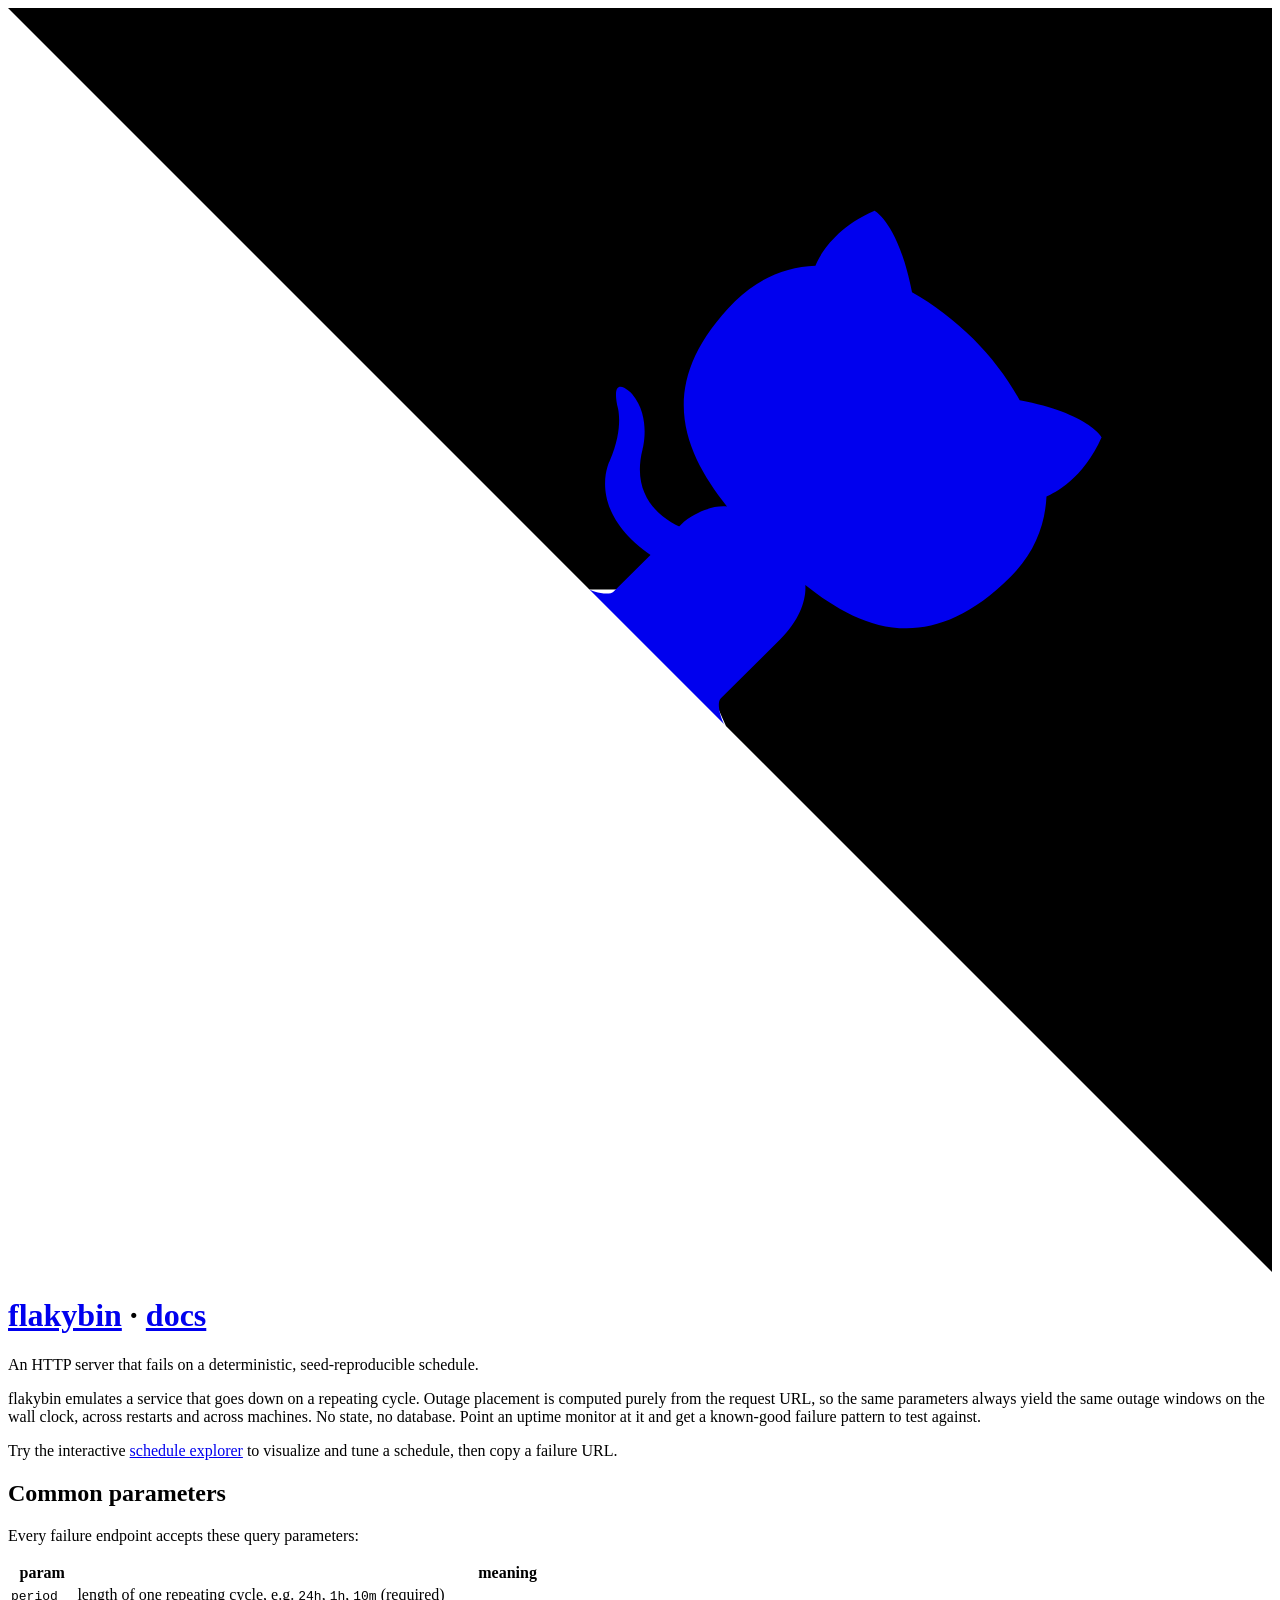
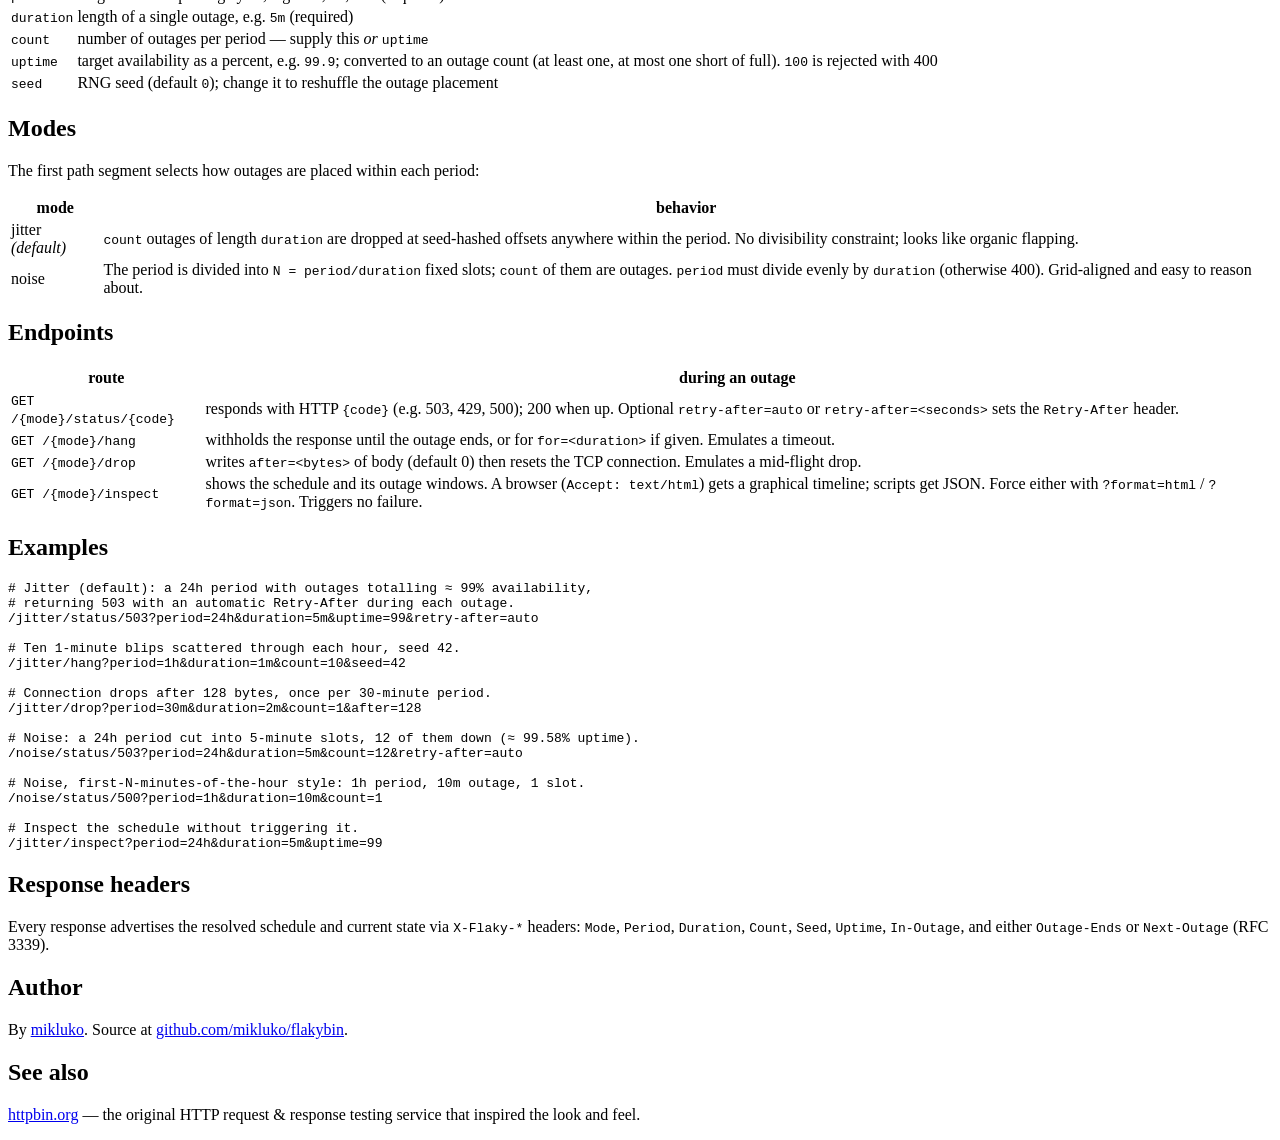
==== static/index.html @ fff9435f "flakybin: deterministic intermittently-failing HTTP server An HTTP server that fails on a reproducib" ====
<!DOCTYPE html>
<html lang="en">
<head>
<meta charset="utf-8">
<meta name="viewport" content="width=device-width, initial-scale=1">
<title>flakybin — intermittently failing HTTP server</title>
<link rel="stylesheet" href="/style.css">
</head>
<body>
<a href="https://github.com/mikluko/flakybin" class="github-corner" aria-label="View source on GitHub"><svg viewBox="0 0 250 250" aria-hidden="true"><path d="M0,0 L115,115 L130,115 L142,142 L250,250 L250,0 Z"></path><path d="M128.3,109.0 C113.8,99.7 119.0,89.6 119.0,89.6 C122.0,82.7 120.5,78.6 120.5,78.6 C119.2,72.0 123.4,76.3 123.4,76.3 C127.3,80.9 125.5,87.3 125.5,87.3 C122.9,97.6 130.6,101.9 134.4,103.2" fill="currentColor" style="transform-origin:130px 106px" class="octo-arm"></path><path d="M115.0,115.0 C114.9,115.1 118.7,116.5 119.8,115.4 L133.7,101.6 C136.9,99.2 139.9,98.4 142.2,98.6 C133.8,88.0 127.5,74.4 143.8,58.0 C148.5,53.4 154.0,51.2 159.7,51.0 C160.3,49.4 163.2,43.6 171.4,40.1 C171.4,40.1 176.1,42.5 178.8,56.2 C183.1,58.6 187.2,61.8 190.9,65.4 C194.5,69.0 197.7,73.2 200.1,77.6 C213.8,80.2 216.3,84.9 216.3,84.9 C212.7,93.1 206.9,96.0 205.4,96.6 C205.1,102.4 203.0,107.8 198.3,112.5 C181.9,128.9 168.3,122.5 157.7,114.1 C157.9,116.9 156.7,120.9 152.7,124.9 L141.0,136.5 C139.8,137.7 141.6,141.9 141.8,141.8 Z" fill="currentColor" class="octo-body"></path></svg></a>

<h1><a href="/">flakybin</a><span class="subnav"> · <a href="/docs">docs</a></span></h1>
<p class="lead">An HTTP server that fails on a deterministic, seed-reproducible schedule.</p>

<p>
flakybin emulates a service that goes down on a repeating cycle. Outage placement is
computed purely from the request URL, so the same parameters always yield the same
outage windows on the wall clock, across restarts and across machines. No state, no
database. Point an uptime monitor at it and get a known-good failure pattern to test against.
</p>
<p>Try the interactive <a href="/">schedule explorer</a> to visualize and tune a schedule, then copy a failure URL.</p>

<h2>Common parameters</h2>
<p>Every failure endpoint accepts these query parameters:</p>
<table>
  <tr><th>param</th><th>meaning</th></tr>
  <tr><td><code>period</code></td><td>length of one repeating cycle, e.g. <code>24h</code>, <code>1h</code>, <code>10m</code> (required)</td></tr>
  <tr><td><code>duration</code></td><td>length of a single outage, e.g. <code>5m</code> (required)</td></tr>
  <tr><td><code>count</code></td><td>number of outages per period — supply this <em>or</em> <code>uptime</code></td></tr>
  <tr><td><code>uptime</code></td><td>target availability as a percent, e.g. <code>99.9</code>; converted to an outage count (at least one, at most one short of full). <code>100</code> is rejected with 400</td></tr>
  <tr><td><code>seed</code></td><td>RNG seed (default <code>0</code>); change it to reshuffle the outage placement</td></tr>
</table>

<h2>Modes</h2>
<p>The first path segment selects how outages are placed within each period:</p>
<table>
  <tr><th>mode</th><th>behavior</th></tr>
  <tr><td><span class="pill">jitter</span> <em>(default)</em></td><td><code>count</code> outages of length <code>duration</code> are dropped at seed-hashed offsets anywhere within the period. No divisibility constraint; looks like organic flapping.</td></tr>
  <tr><td><span class="pill">noise</span></td><td>The period is divided into <code>N = period/duration</code> fixed slots; <code>count</code> of them are outages. <code>period</code> must divide evenly by <code>duration</code> (otherwise 400). Grid-aligned and easy to reason about.</td></tr>
</table>

<h2>Endpoints</h2>
<table>
  <tr><th>route</th><th>during an outage</th></tr>
  <tr><td><code>GET /{mode}/status/{code}</code></td><td>responds with HTTP <code>{code}</code> (e.g. 503, 429, 500); 200 when up. Optional <code>retry-after=auto</code> or <code>retry-after=&lt;seconds&gt;</code> sets the <code>Retry-After</code> header.</td></tr>
  <tr><td><code>GET /{mode}/hang</code></td><td>withholds the response until the outage ends, or for <code>for=&lt;duration&gt;</code> if given. Emulates a timeout.</td></tr>
  <tr><td><code>GET /{mode}/drop</code></td><td>writes <code>after=&lt;bytes&gt;</code> of body (default 0) then resets the TCP connection. Emulates a mid-flight drop.</td></tr>
  <tr><td><code>GET /{mode}/inspect</code></td><td>shows the schedule and its outage windows. A browser (<code>Accept: text/html</code>) gets a graphical timeline; scripts get JSON. Force either with <code>?format=html</code> / <code>?format=json</code>. Triggers no failure.</td></tr>
</table>

<h2>Examples</h2>
<pre>
# Jitter (default): a 24h period with outages totalling ≈ 99% availability,
# returning 503 with an automatic Retry-After during each outage.
/jitter/status/503?period=24h&amp;duration=5m&amp;uptime=99&amp;retry-after=auto

# Ten 1-minute blips scattered through each hour, seed 42.
/jitter/hang?period=1h&amp;duration=1m&amp;count=10&amp;seed=42

# Connection drops after 128 bytes, once per 30-minute period.
/jitter/drop?period=30m&amp;duration=2m&amp;count=1&amp;after=128

# Noise: a 24h period cut into 5-minute slots, 12 of them down (≈ 99.58% uptime).
/noise/status/503?period=24h&amp;duration=5m&amp;count=12&amp;retry-after=auto

# Noise, first-N-minutes-of-the-hour style: 1h period, 10m outage, 1 slot.
/noise/status/500?period=1h&amp;duration=10m&amp;count=1

# Inspect the schedule without triggering it.
/jitter/inspect?period=24h&amp;duration=5m&amp;uptime=99
</pre>

<h2>Response headers</h2>
<p>Every response advertises the resolved schedule and current state via
<code>X-Flaky-*</code> headers: <code>Mode</code>, <code>Period</code>, <code>Duration</code>,
<code>Count</code>, <code>Seed</code>, <code>Uptime</code>, <code>In-Outage</code>, and either
<code>Outage-Ends</code> or <code>Next-Outage</code> (RFC 3339).</p>

<h2>Author</h2>
<p>By <a href="https://github.com/mikluko">mikluko</a>. Source at
<a href="https://github.com/mikluko/flakybin">github.com/mikluko/flakybin</a>.</p>

<h2>See also</h2>
<p><a href="https://httpbin.org">httpbin.org</a> — the original HTTP request &amp; response
testing service that inspired the look and feel.</p>

</body>
</html>
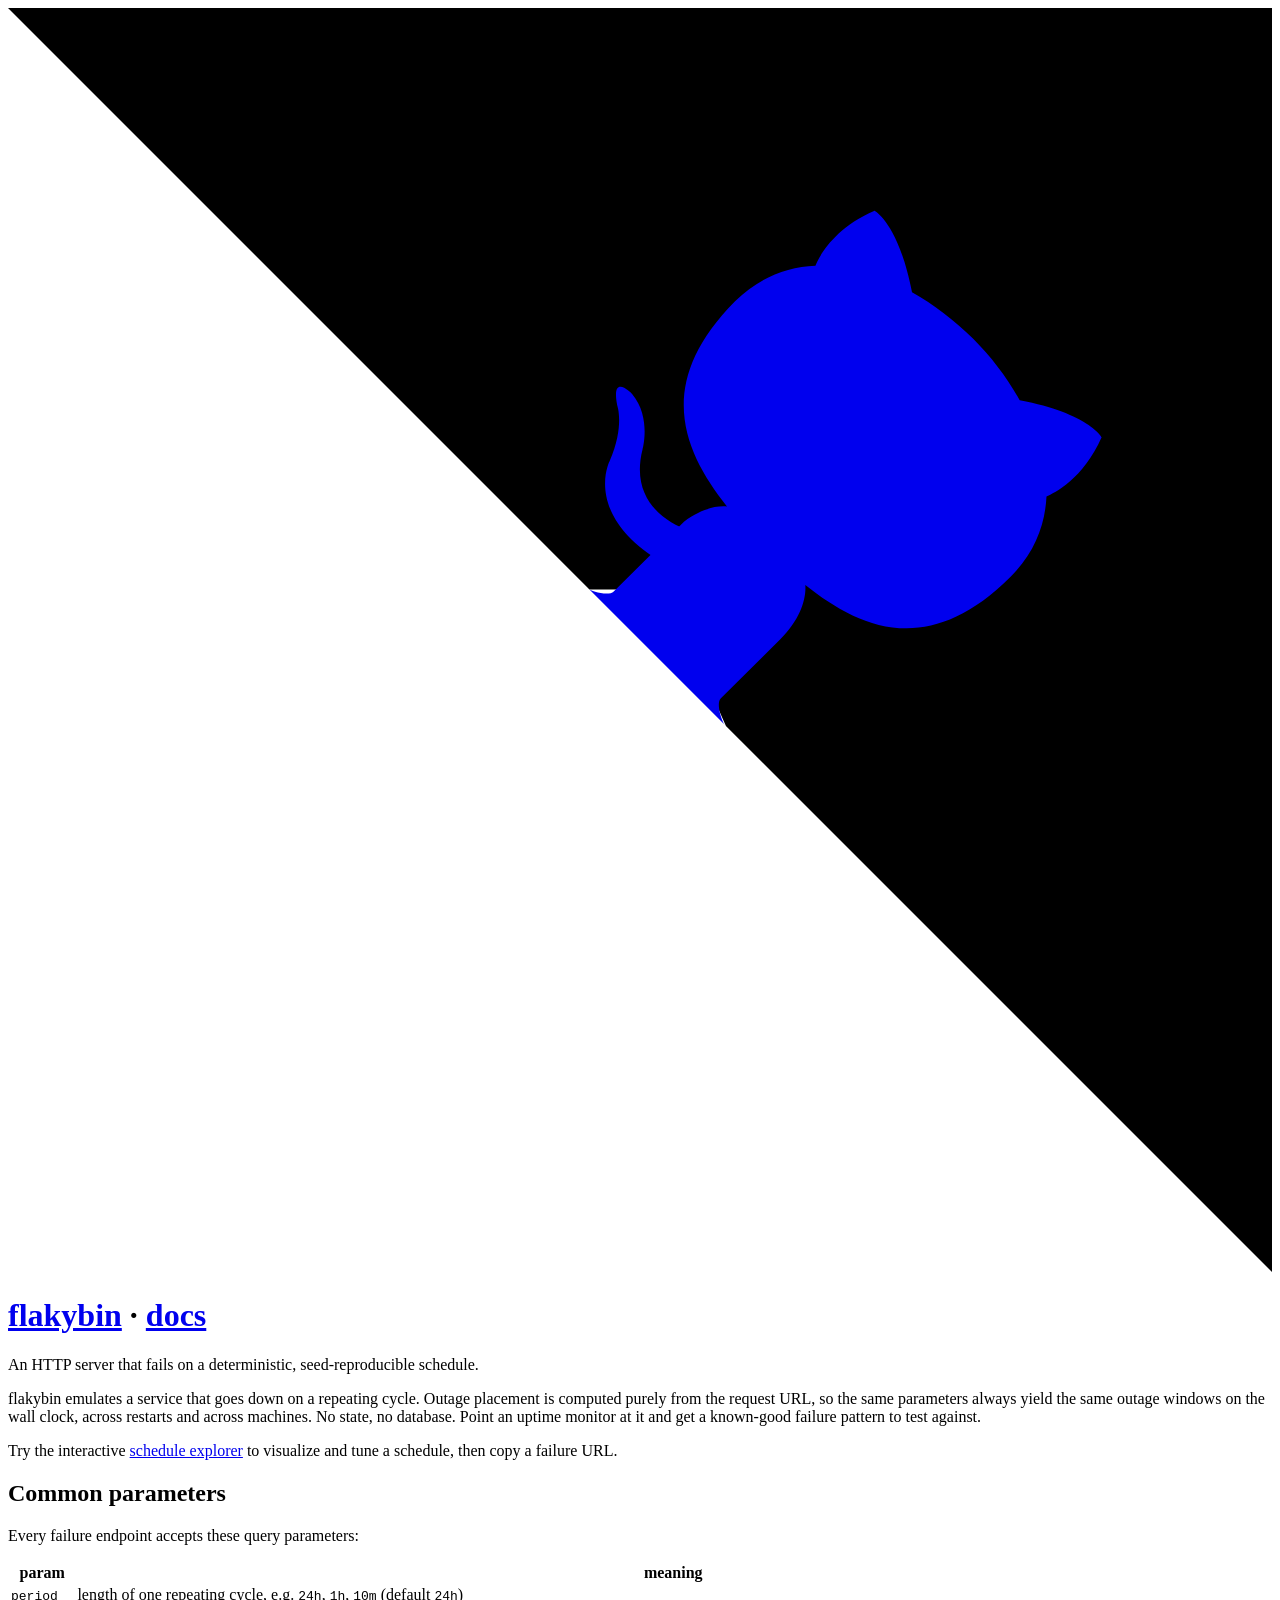
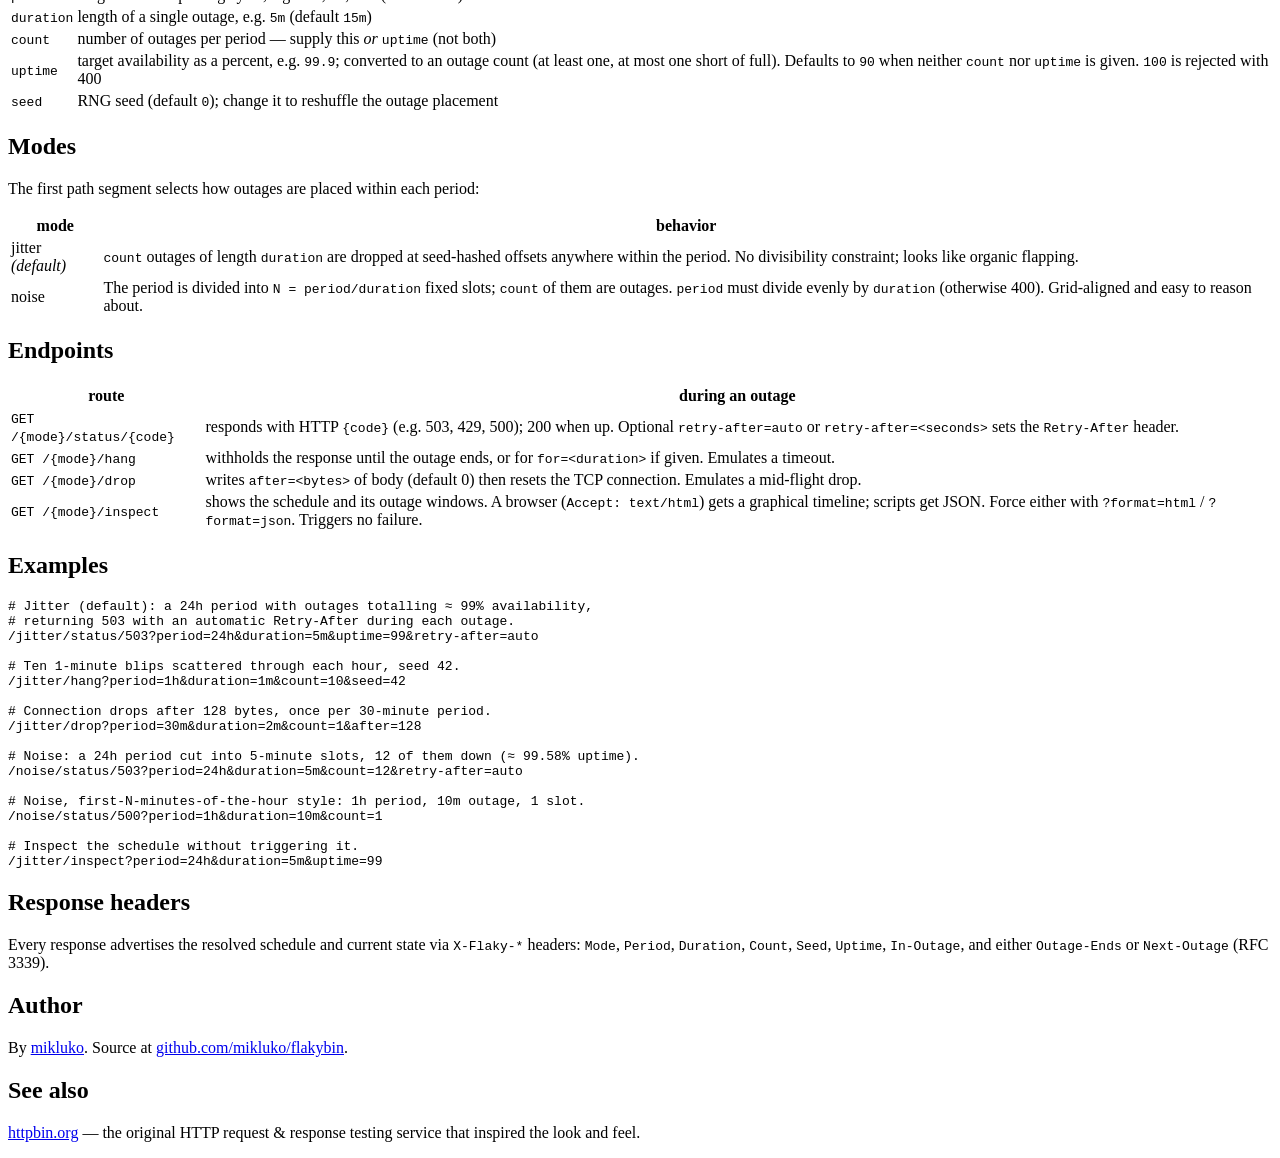
==== commit 3d00bb52: "feat: default schedule params for bare endpoint URLs Make the failure endpoints forgiving: when omit" ====
--- a/static/index.html
+++ b/static/index.html
@@ -24,10 +24,10 @@
 <p>Every failure endpoint accepts these query parameters:</p>
 <table>
   <tr><th>param</th><th>meaning</th></tr>
-  <tr><td><code>period</code></td><td>length of one repeating cycle, e.g. <code>24h</code>, <code>1h</code>, <code>10m</code> (required)</td></tr>
-  <tr><td><code>duration</code></td><td>length of a single outage, e.g. <code>5m</code> (required)</td></tr>
-  <tr><td><code>count</code></td><td>number of outages per period — supply this <em>or</em> <code>uptime</code></td></tr>
-  <tr><td><code>uptime</code></td><td>target availability as a percent, e.g. <code>99.9</code>; converted to an outage count (at least one, at most one short of full). <code>100</code> is rejected with 400</td></tr>
+  <tr><td><code>period</code></td><td>length of one repeating cycle, e.g. <code>24h</code>, <code>1h</code>, <code>10m</code> (default <code>24h</code>)</td></tr>
+  <tr><td><code>duration</code></td><td>length of a single outage, e.g. <code>5m</code> (default <code>15m</code>)</td></tr>
+  <tr><td><code>count</code></td><td>number of outages per period — supply this <em>or</em> <code>uptime</code> (not both)</td></tr>
+  <tr><td><code>uptime</code></td><td>target availability as a percent, e.g. <code>99.9</code>; converted to an outage count (at least one, at most one short of full). Defaults to <code>90</code> when neither <code>count</code> nor <code>uptime</code> is given. <code>100</code> is rejected with 400</td></tr>
   <tr><td><code>seed</code></td><td>RNG seed (default <code>0</code>); change it to reshuffle the outage placement</td></tr>
 </table>
 
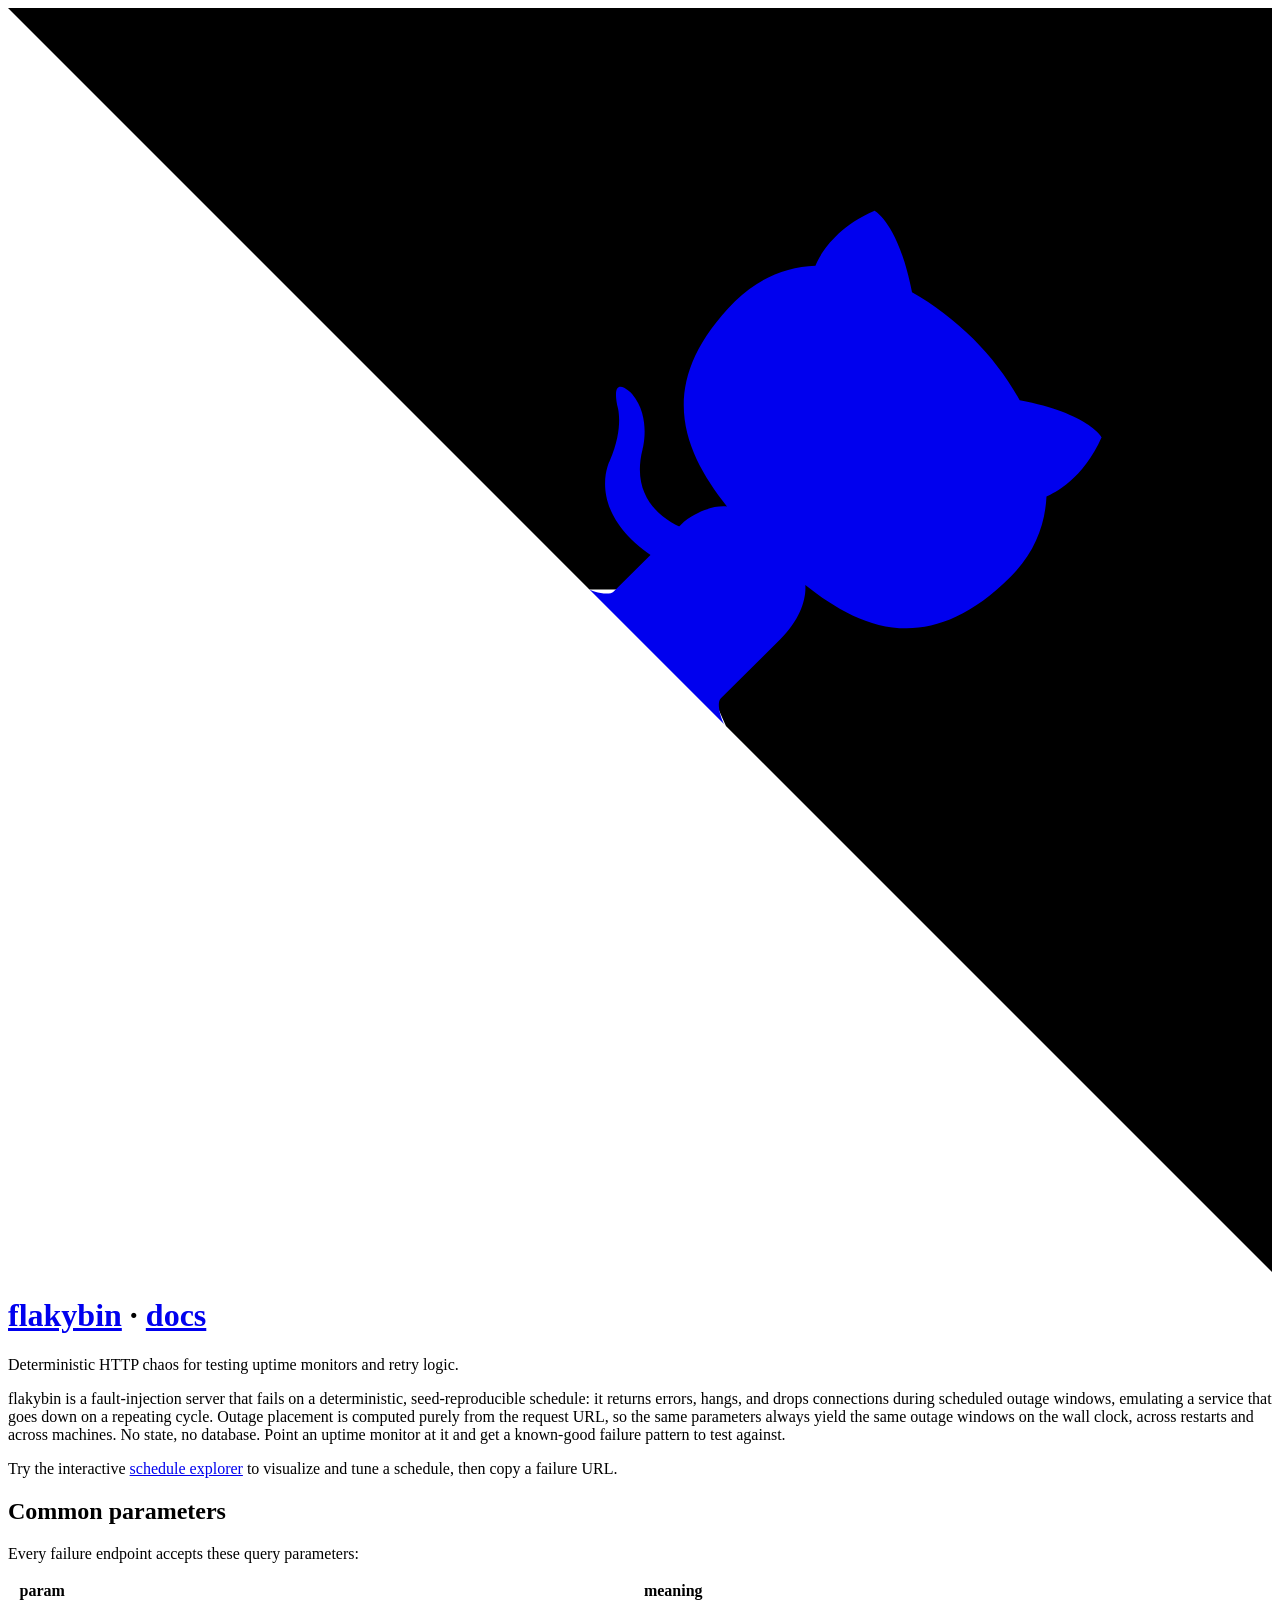
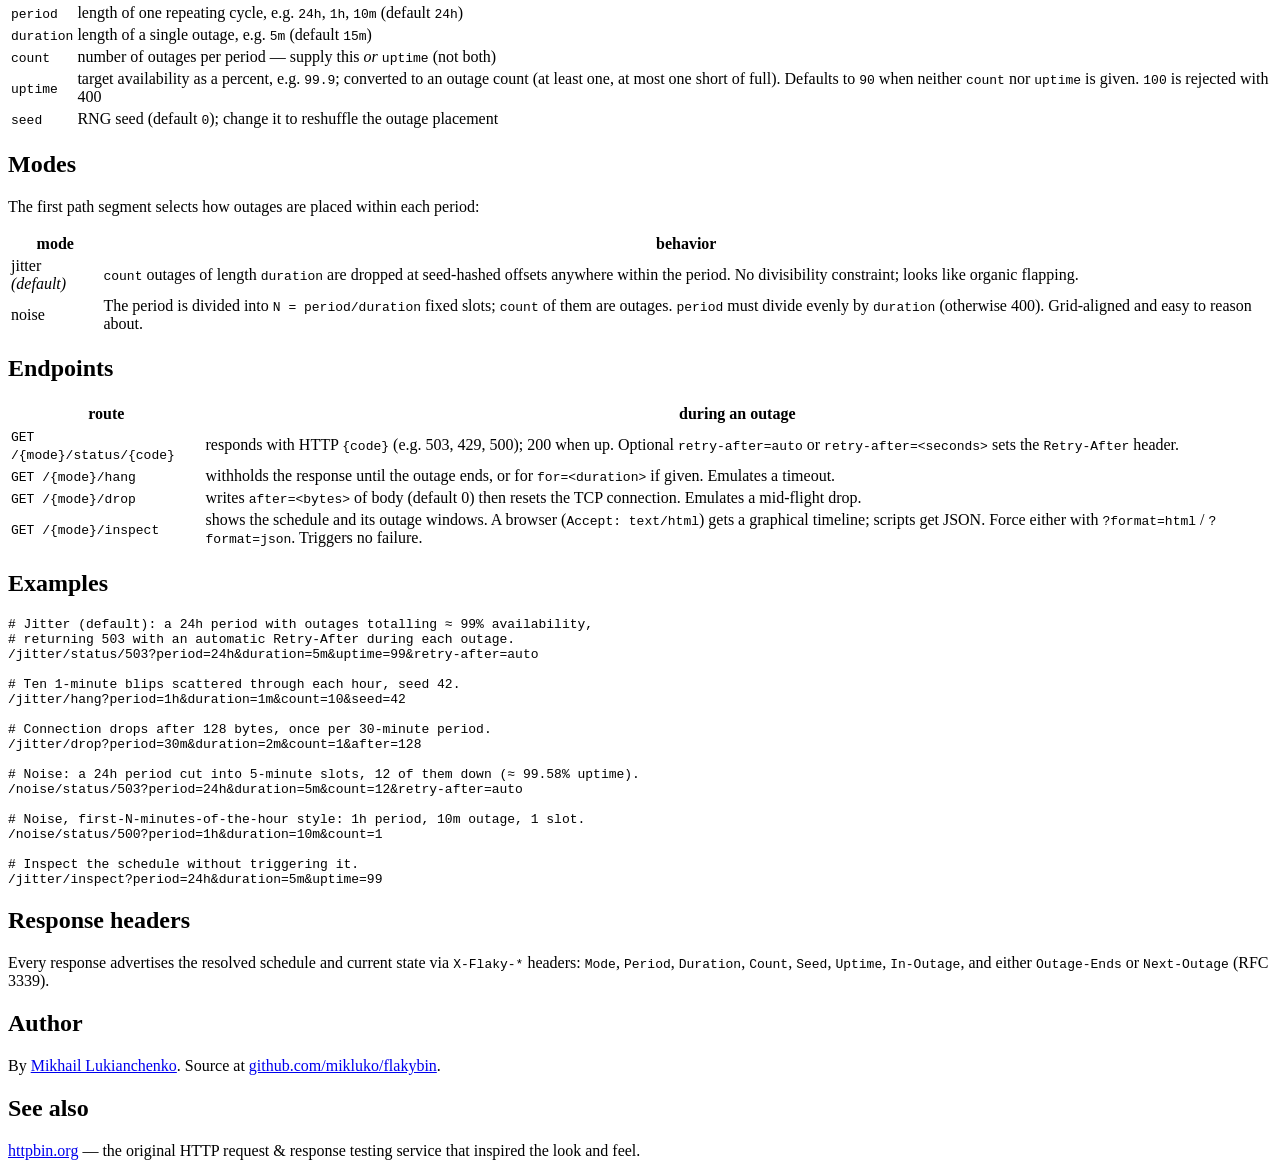
==== commit 2f406191: "docs: prepare for public release — MIT license, canonical module, badges - Add MIT LICENSE (Mikhail " ====
--- a/static/index.html
+++ b/static/index.html
@@ -10,13 +10,15 @@
 <a href="https://github.com/mikluko/flakybin" class="github-corner" aria-label="View source on GitHub"><svg viewBox="0 0 250 250" aria-hidden="true"><path d="M0,0 L115,115 L130,115 L142,142 L250,250 L250,0 Z"></path><path d="M128.3,109.0 C113.8,99.7 119.0,89.6 119.0,89.6 C122.0,82.7 120.5,78.6 120.5,78.6 C119.2,72.0 123.4,76.3 123.4,76.3 C127.3,80.9 125.5,87.3 125.5,87.3 C122.9,97.6 130.6,101.9 134.4,103.2" fill="currentColor" style="transform-origin:130px 106px" class="octo-arm"></path><path d="M115.0,115.0 C114.9,115.1 118.7,116.5 119.8,115.4 L133.7,101.6 C136.9,99.2 139.9,98.4 142.2,98.6 C133.8,88.0 127.5,74.4 143.8,58.0 C148.5,53.4 154.0,51.2 159.7,51.0 C160.3,49.4 163.2,43.6 171.4,40.1 C171.4,40.1 176.1,42.5 178.8,56.2 C183.1,58.6 187.2,61.8 190.9,65.4 C194.5,69.0 197.7,73.2 200.1,77.6 C213.8,80.2 216.3,84.9 216.3,84.9 C212.7,93.1 206.9,96.0 205.4,96.6 C205.1,102.4 203.0,107.8 198.3,112.5 C181.9,128.9 168.3,122.5 157.7,114.1 C157.9,116.9 156.7,120.9 152.7,124.9 L141.0,136.5 C139.8,137.7 141.6,141.9 141.8,141.8 Z" fill="currentColor" class="octo-body"></path></svg></a>
 
 <h1><a href="/">flakybin</a><span class="subnav"> · <a href="/docs">docs</a></span></h1>
-<p class="lead">An HTTP server that fails on a deterministic, seed-reproducible schedule.</p>
+<p class="lead">Deterministic HTTP chaos for testing uptime monitors and retry logic.</p>
 
 <p>
-flakybin emulates a service that goes down on a repeating cycle. Outage placement is
-computed purely from the request URL, so the same parameters always yield the same
-outage windows on the wall clock, across restarts and across machines. No state, no
-database. Point an uptime monitor at it and get a known-good failure pattern to test against.
+flakybin is a fault-injection server that fails on a deterministic, seed-reproducible
+schedule: it returns errors, hangs, and drops connections during scheduled outage windows,
+emulating a service that goes down on a repeating cycle. Outage placement is computed purely
+from the request URL, so the same parameters always yield the same outage windows on the
+wall clock, across restarts and across machines. No state, no database. Point an uptime
+monitor at it and get a known-good failure pattern to test against.
 </p>
 <p>Try the interactive <a href="/">schedule explorer</a> to visualize and tune a schedule, then copy a failure URL.</p>
 
@@ -77,7 +79,7 @@
 <code>Outage-Ends</code> or <code>Next-Outage</code> (RFC 3339).</p>
 
 <h2>Author</h2>
-<p>By <a href="https://github.com/mikluko">mikluko</a>. Source at
+<p>By <a href="https://github.com/mikluko">Mikhail Lukianchenko</a>. Source at
 <a href="https://github.com/mikluko/flakybin">github.com/mikluko/flakybin</a>.</p>
 
 <h2>See also</h2>
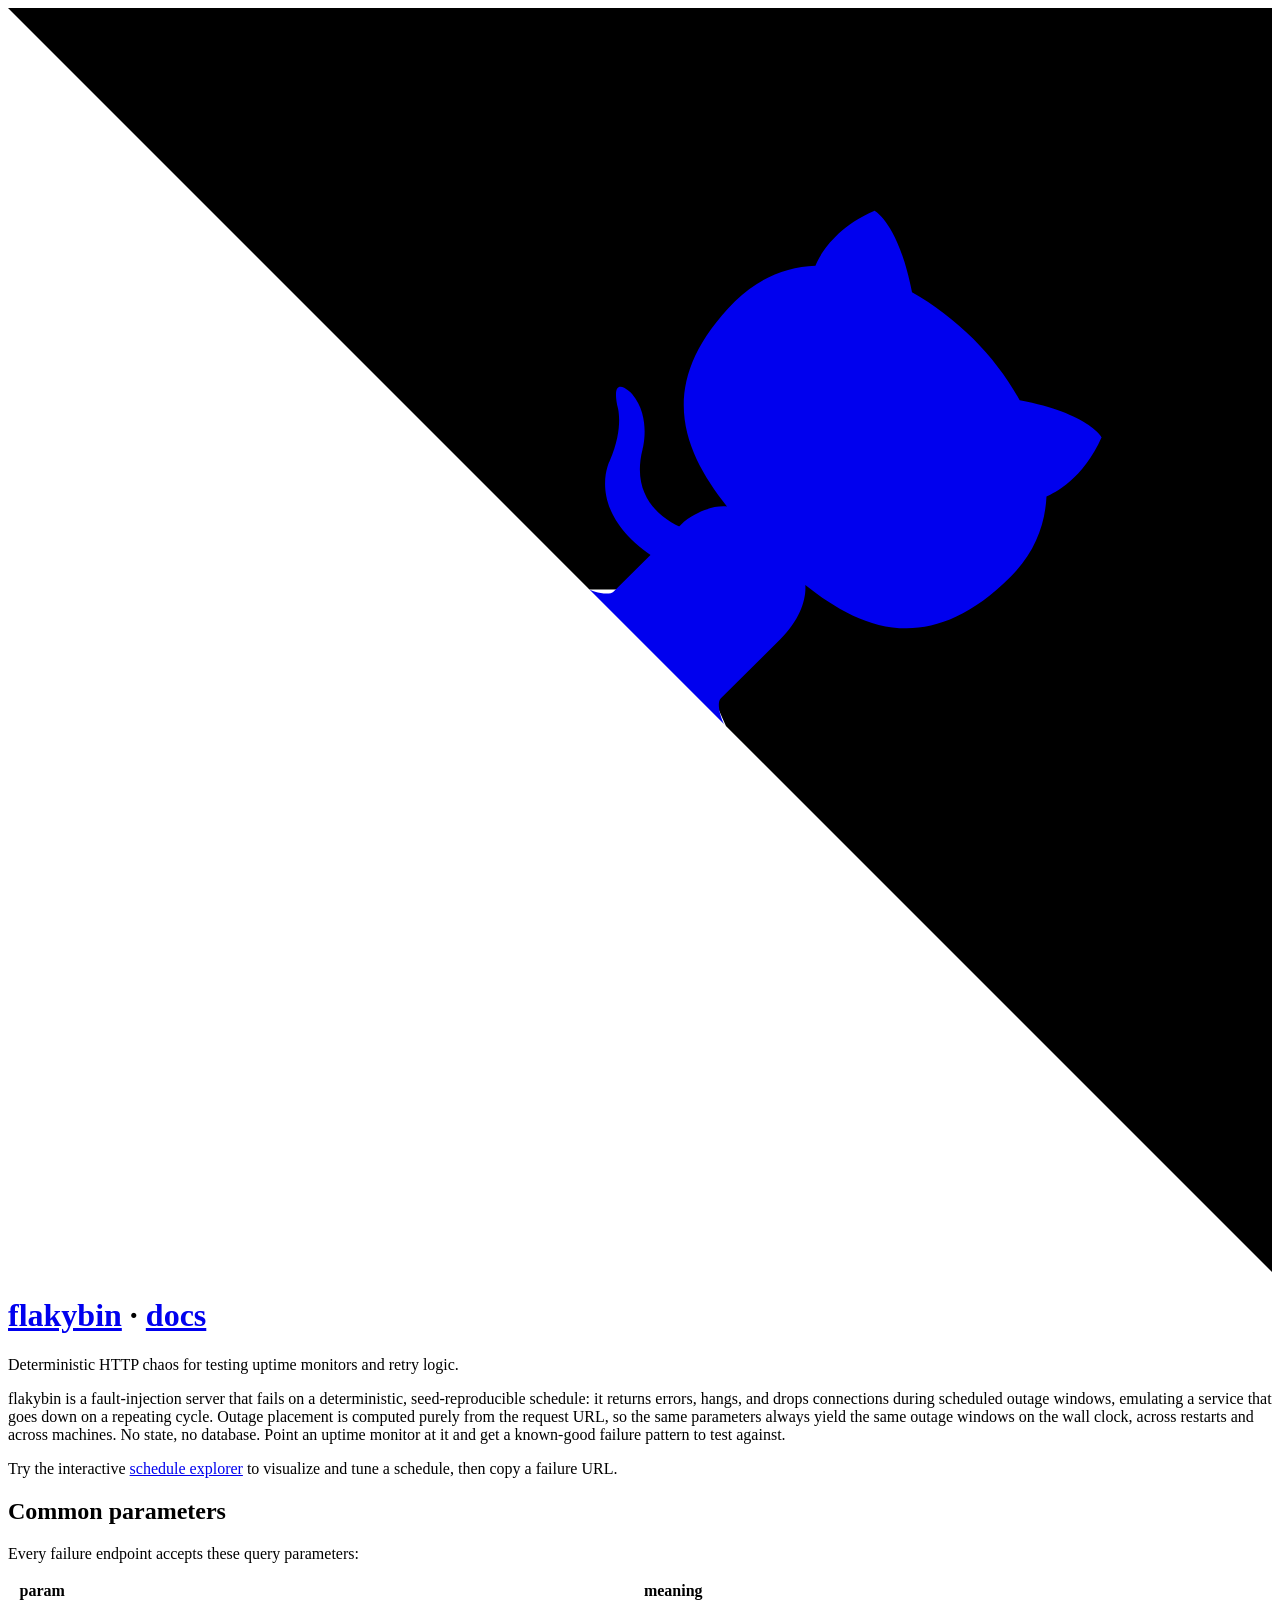
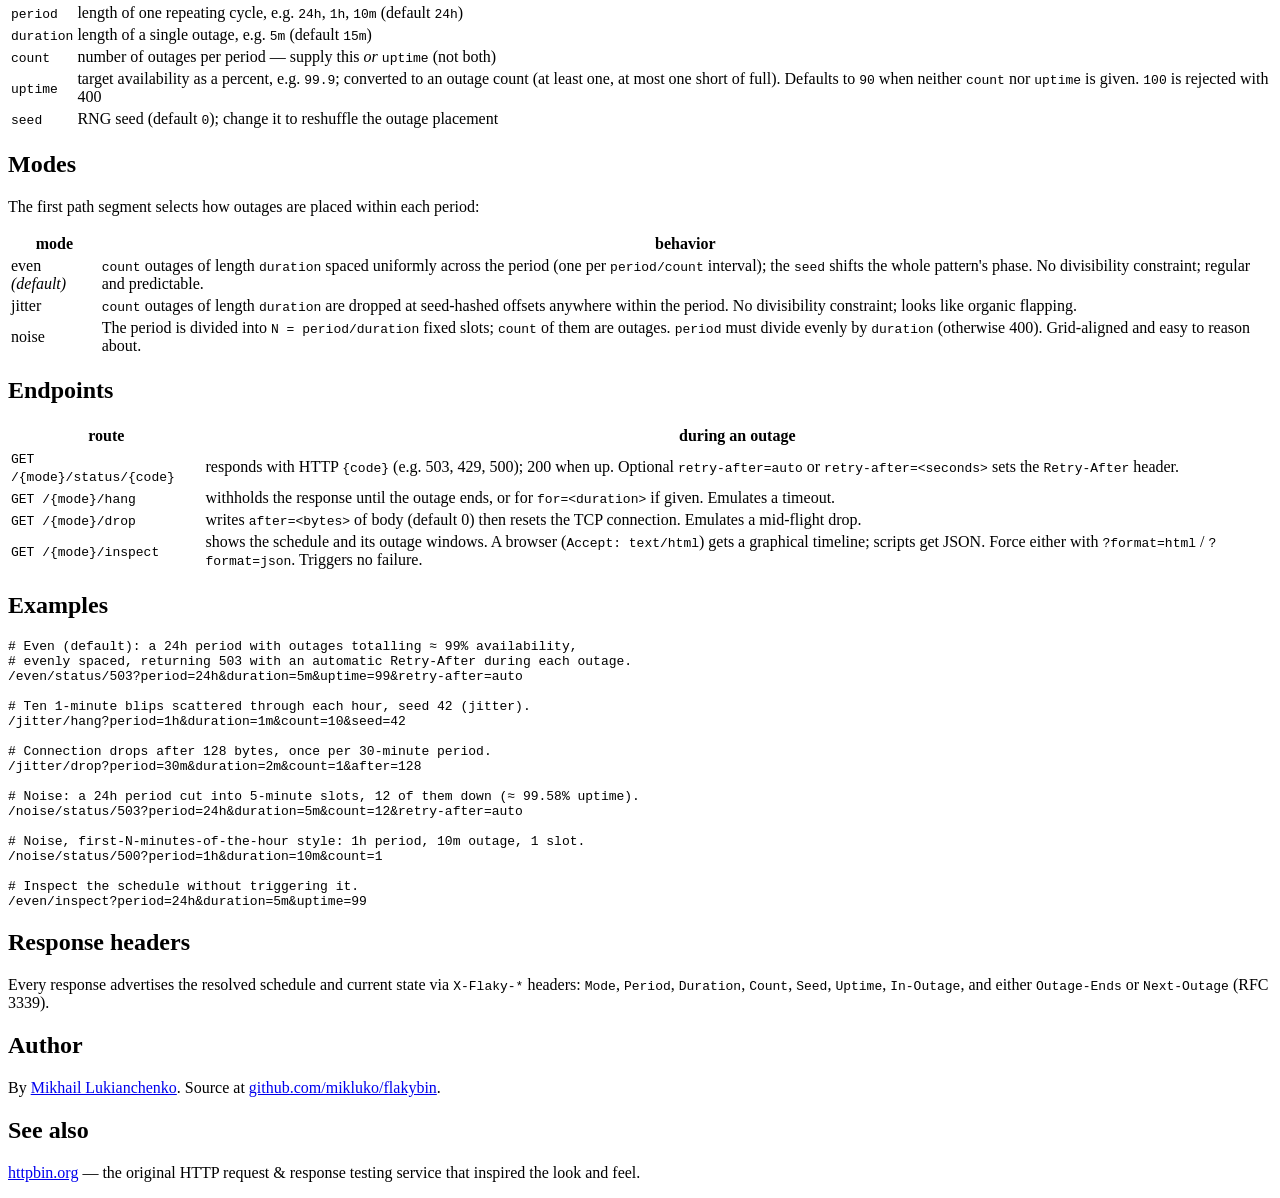
==== commit fc38c64d: "feat: even mode (uniformly spaced outages), now the default Add a third placement mode, `even`: Coun" ====
--- a/static/index.html
+++ b/static/index.html
@@ -37,7 +37,8 @@
 <p>The first path segment selects how outages are placed within each period:</p>
 <table>
   <tr><th>mode</th><th>behavior</th></tr>
-  <tr><td><span class="pill">jitter</span> <em>(default)</em></td><td><code>count</code> outages of length <code>duration</code> are dropped at seed-hashed offsets anywhere within the period. No divisibility constraint; looks like organic flapping.</td></tr>
+  <tr><td><span class="pill">even</span> <em>(default)</em></td><td><code>count</code> outages of length <code>duration</code> spaced uniformly across the period (one per <code>period/count</code> interval); the <code>seed</code> shifts the whole pattern's phase. No divisibility constraint; regular and predictable.</td></tr>
+  <tr><td><span class="pill">jitter</span></td><td><code>count</code> outages of length <code>duration</code> are dropped at seed-hashed offsets anywhere within the period. No divisibility constraint; looks like organic flapping.</td></tr>
   <tr><td><span class="pill">noise</span></td><td>The period is divided into <code>N = period/duration</code> fixed slots; <code>count</code> of them are outages. <code>period</code> must divide evenly by <code>duration</code> (otherwise 400). Grid-aligned and easy to reason about.</td></tr>
 </table>
 
@@ -52,11 +53,11 @@
 
 <h2>Examples</h2>
 <pre>
-# Jitter (default): a 24h period with outages totalling ≈ 99% availability,
-# returning 503 with an automatic Retry-After during each outage.
-/jitter/status/503?period=24h&amp;duration=5m&amp;uptime=99&amp;retry-after=auto
+# Even (default): a 24h period with outages totalling ≈ 99% availability,
+# evenly spaced, returning 503 with an automatic Retry-After during each outage.
+/even/status/503?period=24h&amp;duration=5m&amp;uptime=99&amp;retry-after=auto
 
-# Ten 1-minute blips scattered through each hour, seed 42.
+# Ten 1-minute blips scattered through each hour, seed 42 (jitter).
 /jitter/hang?period=1h&amp;duration=1m&amp;count=10&amp;seed=42
 
 # Connection drops after 128 bytes, once per 30-minute period.
@@ -69,7 +70,7 @@
 /noise/status/500?period=1h&amp;duration=10m&amp;count=1
 
 # Inspect the schedule without triggering it.
-/jitter/inspect?period=24h&amp;duration=5m&amp;uptime=99
+/even/inspect?period=24h&amp;duration=5m&amp;uptime=99
 </pre>
 
 <h2>Response headers</h2>
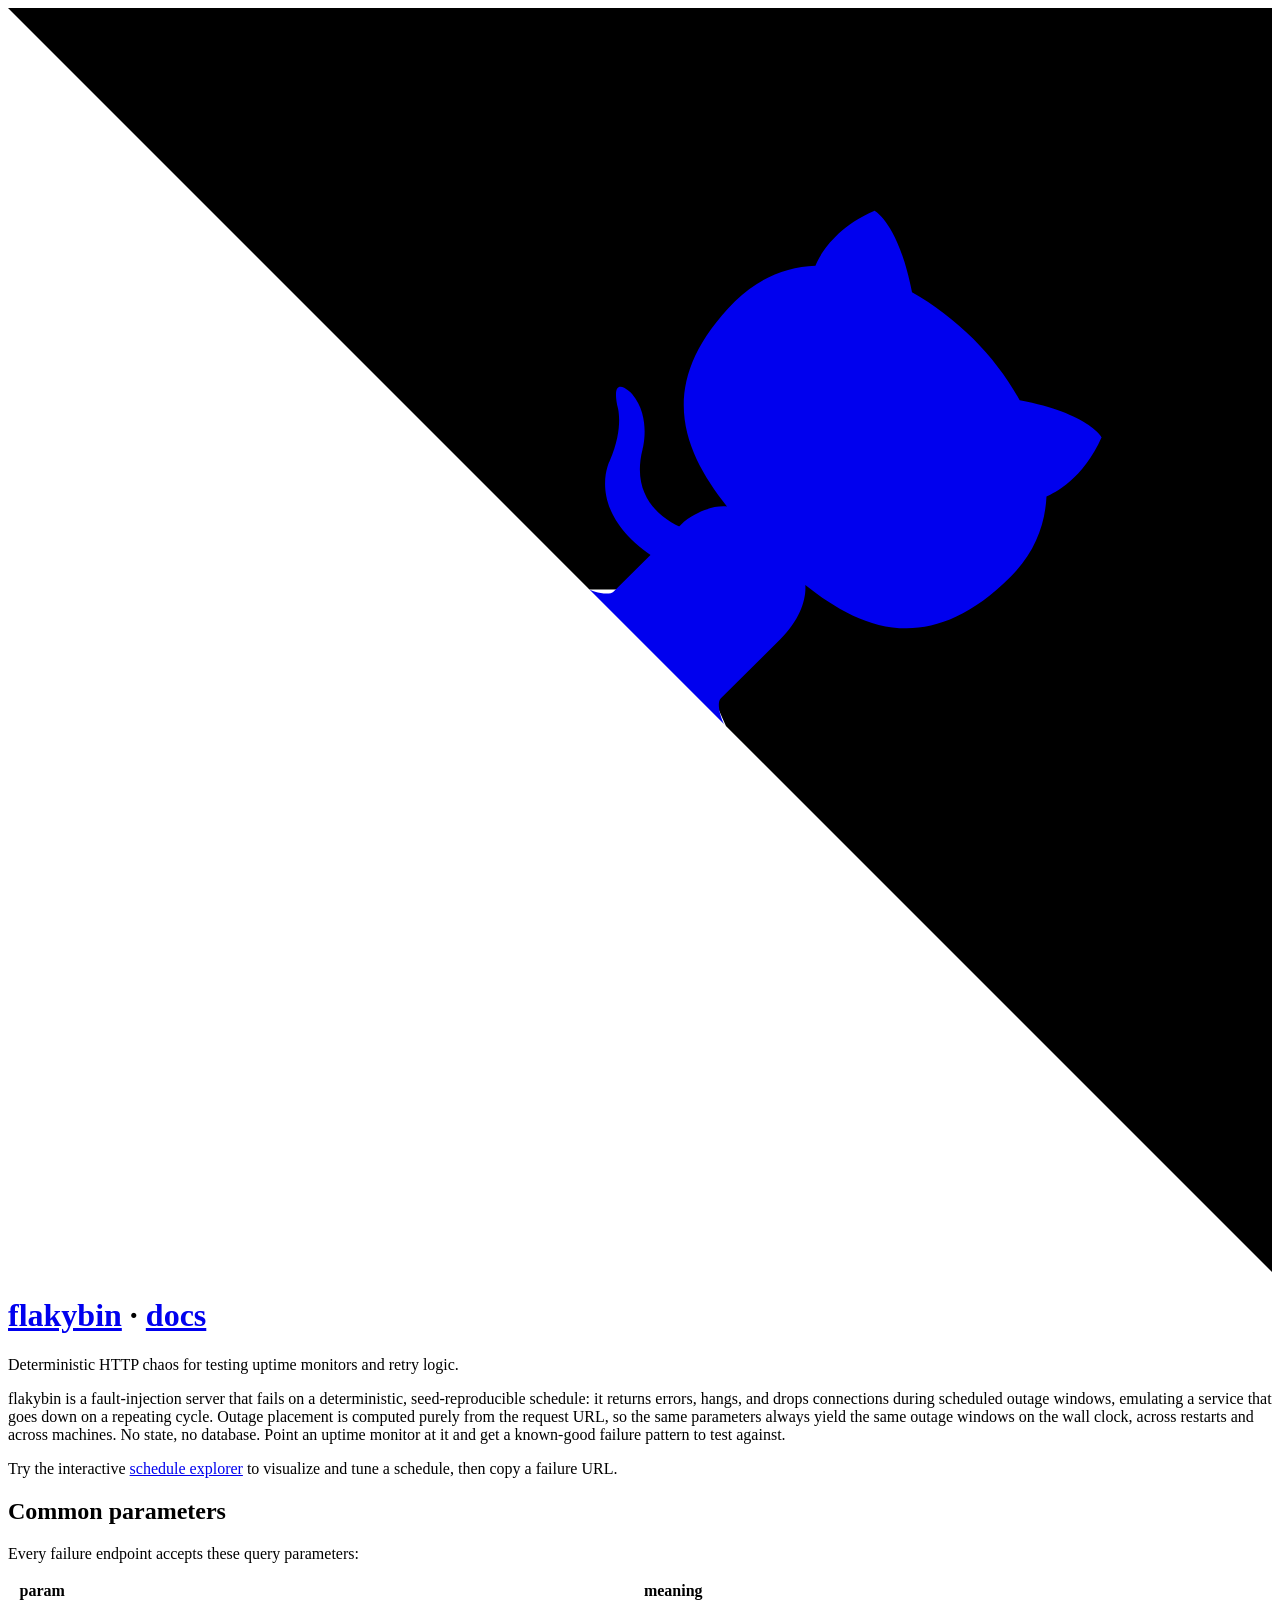
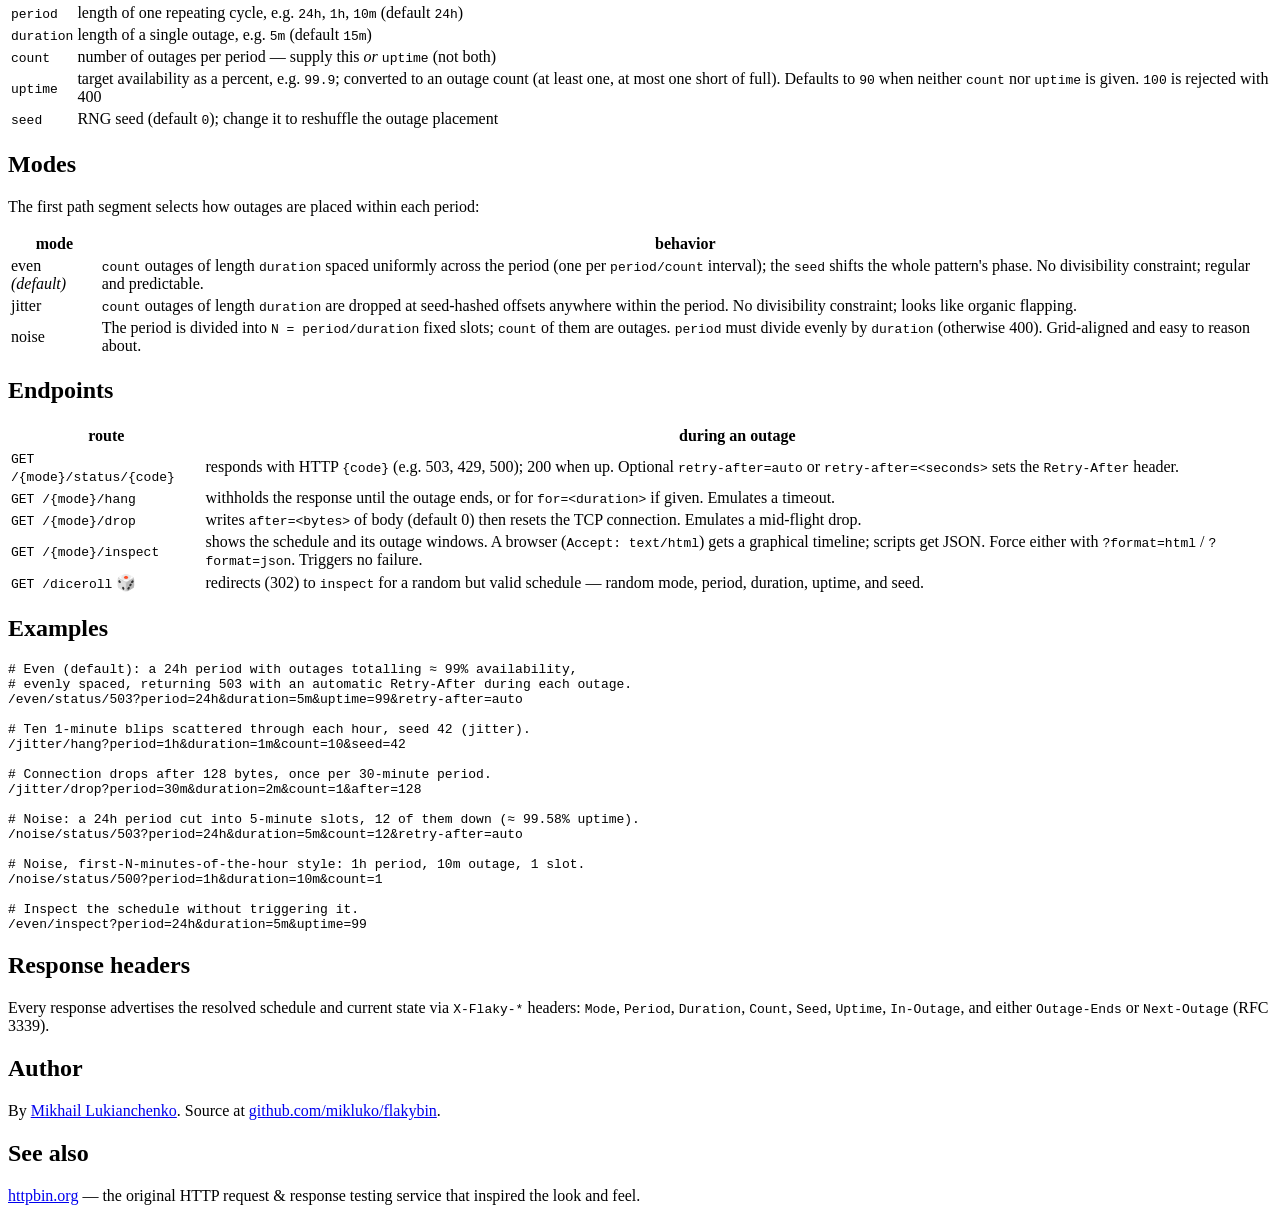
==== commit d454857a: "feat: /diceroll — redirect to a random valid schedule GET /diceroll 302-redirects to /{mode}/inspect" ====
--- a/static/index.html
+++ b/static/index.html
@@ -49,6 +49,7 @@
   <tr><td><code>GET /{mode}/hang</code></td><td>withholds the response until the outage ends, or for <code>for=&lt;duration&gt;</code> if given. Emulates a timeout.</td></tr>
   <tr><td><code>GET /{mode}/drop</code></td><td>writes <code>after=&lt;bytes&gt;</code> of body (default 0) then resets the TCP connection. Emulates a mid-flight drop.</td></tr>
   <tr><td><code>GET /{mode}/inspect</code></td><td>shows the schedule and its outage windows. A browser (<code>Accept: text/html</code>) gets a graphical timeline; scripts get JSON. Force either with <code>?format=html</code> / <code>?format=json</code>. Triggers no failure.</td></tr>
+  <tr><td><code>GET /diceroll</code> 🎲</td><td>redirects (302) to <code>inspect</code> for a random but valid schedule — random mode, period, duration, uptime, and seed.</td></tr>
 </table>
 
 <h2>Examples</h2>
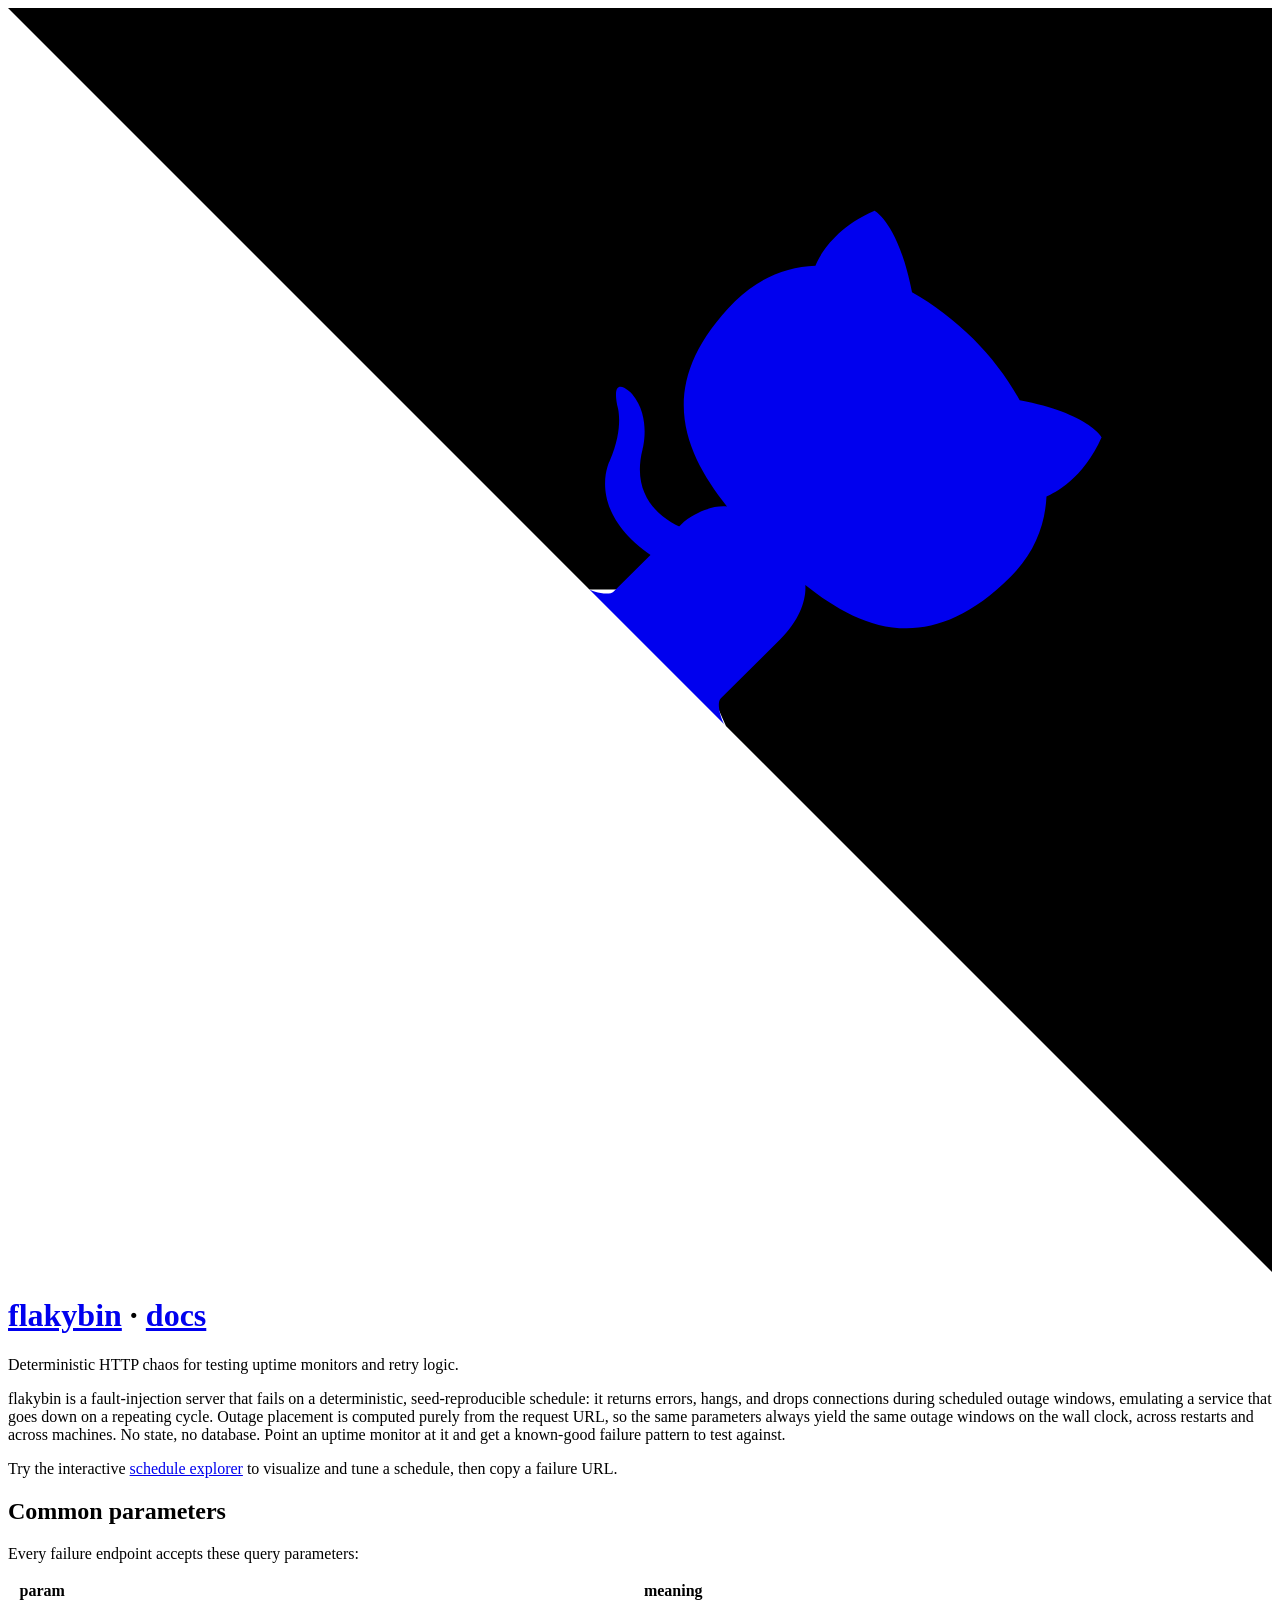
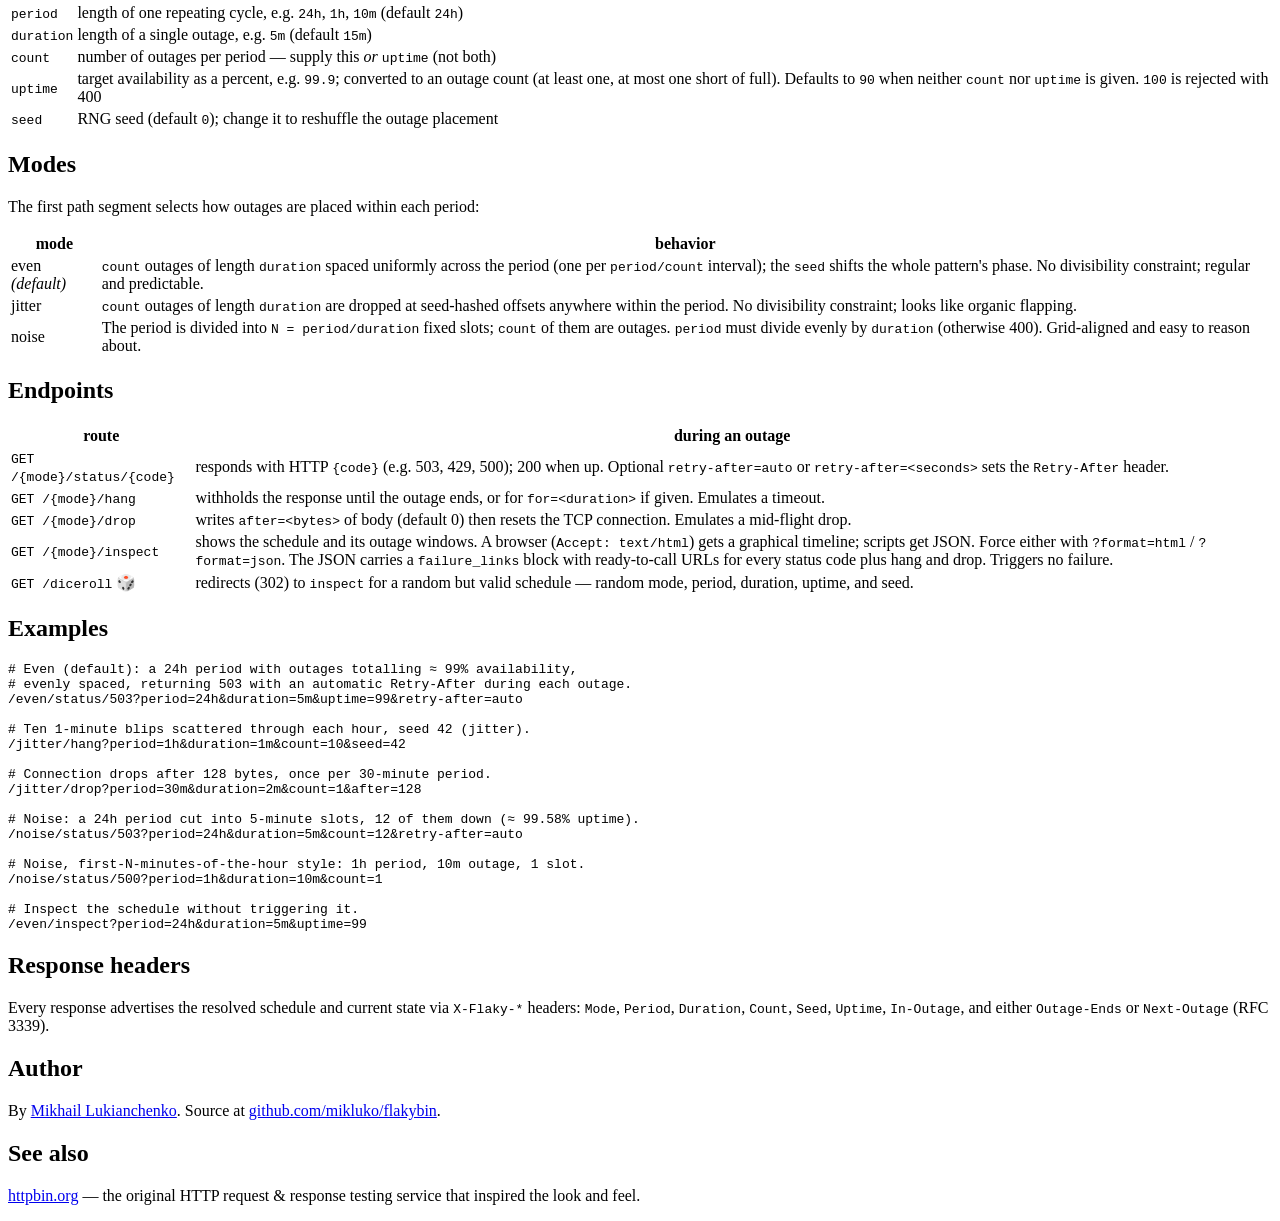
==== commit 29593cde: "feat: expose failure_links in inspect JSON The inspect JSON view now carries a failure_links block w" ====
--- a/static/index.html
+++ b/static/index.html
@@ -3,6 +3,7 @@
 <head>
 <meta charset="utf-8">
 <meta name="viewport" content="width=device-width, initial-scale=1">
+<meta name="theme-color" content="#ec4899">
 <title>flakybin — intermittently failing HTTP server</title>
 <link rel="stylesheet" href="/style.css">
 </head>
@@ -48,7 +49,7 @@
   <tr><td><code>GET /{mode}/status/{code}</code></td><td>responds with HTTP <code>{code}</code> (e.g. 503, 429, 500); 200 when up. Optional <code>retry-after=auto</code> or <code>retry-after=&lt;seconds&gt;</code> sets the <code>Retry-After</code> header.</td></tr>
   <tr><td><code>GET /{mode}/hang</code></td><td>withholds the response until the outage ends, or for <code>for=&lt;duration&gt;</code> if given. Emulates a timeout.</td></tr>
   <tr><td><code>GET /{mode}/drop</code></td><td>writes <code>after=&lt;bytes&gt;</code> of body (default 0) then resets the TCP connection. Emulates a mid-flight drop.</td></tr>
-  <tr><td><code>GET /{mode}/inspect</code></td><td>shows the schedule and its outage windows. A browser (<code>Accept: text/html</code>) gets a graphical timeline; scripts get JSON. Force either with <code>?format=html</code> / <code>?format=json</code>. Triggers no failure.</td></tr>
+  <tr><td><code>GET /{mode}/inspect</code></td><td>shows the schedule and its outage windows. A browser (<code>Accept: text/html</code>) gets a graphical timeline; scripts get JSON. Force either with <code>?format=html</code> / <code>?format=json</code>. The JSON carries a <code>failure_links</code> block with ready-to-call URLs for every status code plus hang and drop. Triggers no failure.</td></tr>
   <tr><td><code>GET /diceroll</code> 🎲</td><td>redirects (302) to <code>inspect</code> for a random but valid schedule — random mode, period, duration, uptime, and seed.</td></tr>
 </table>
 
